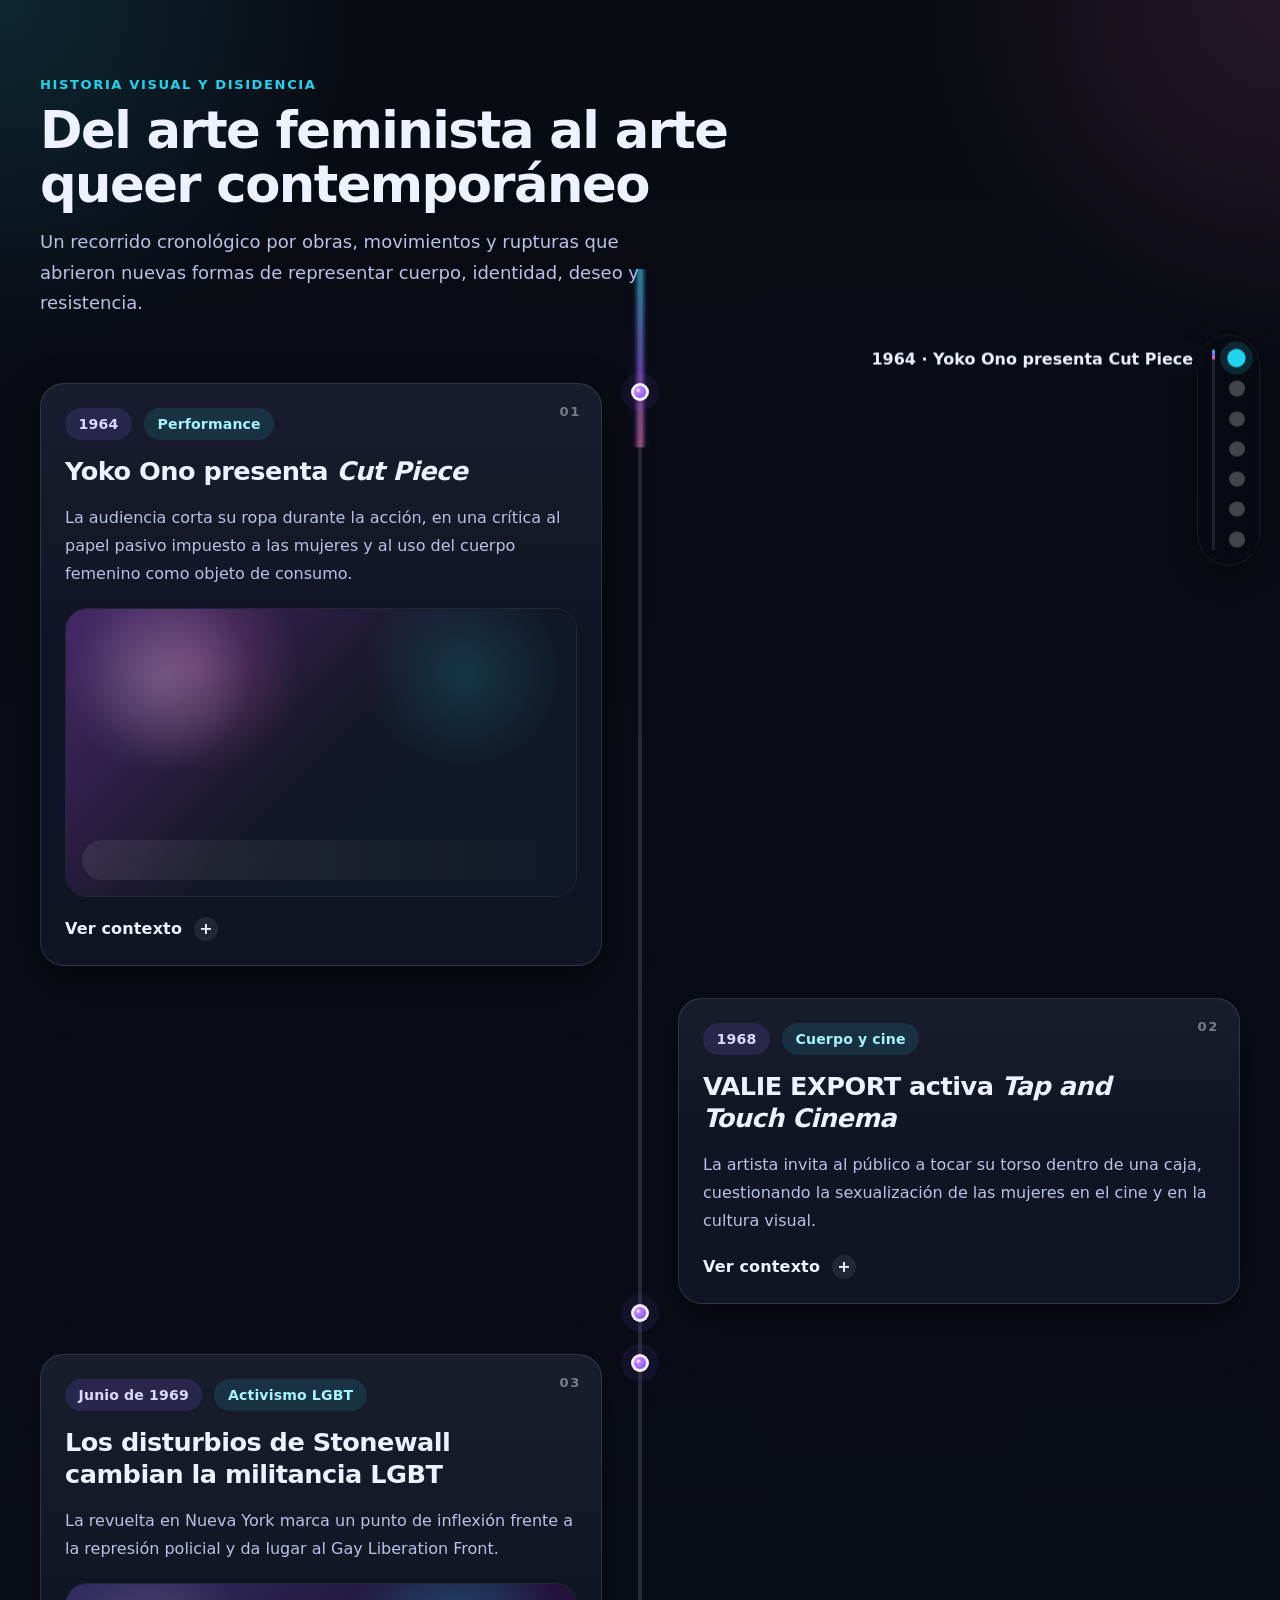
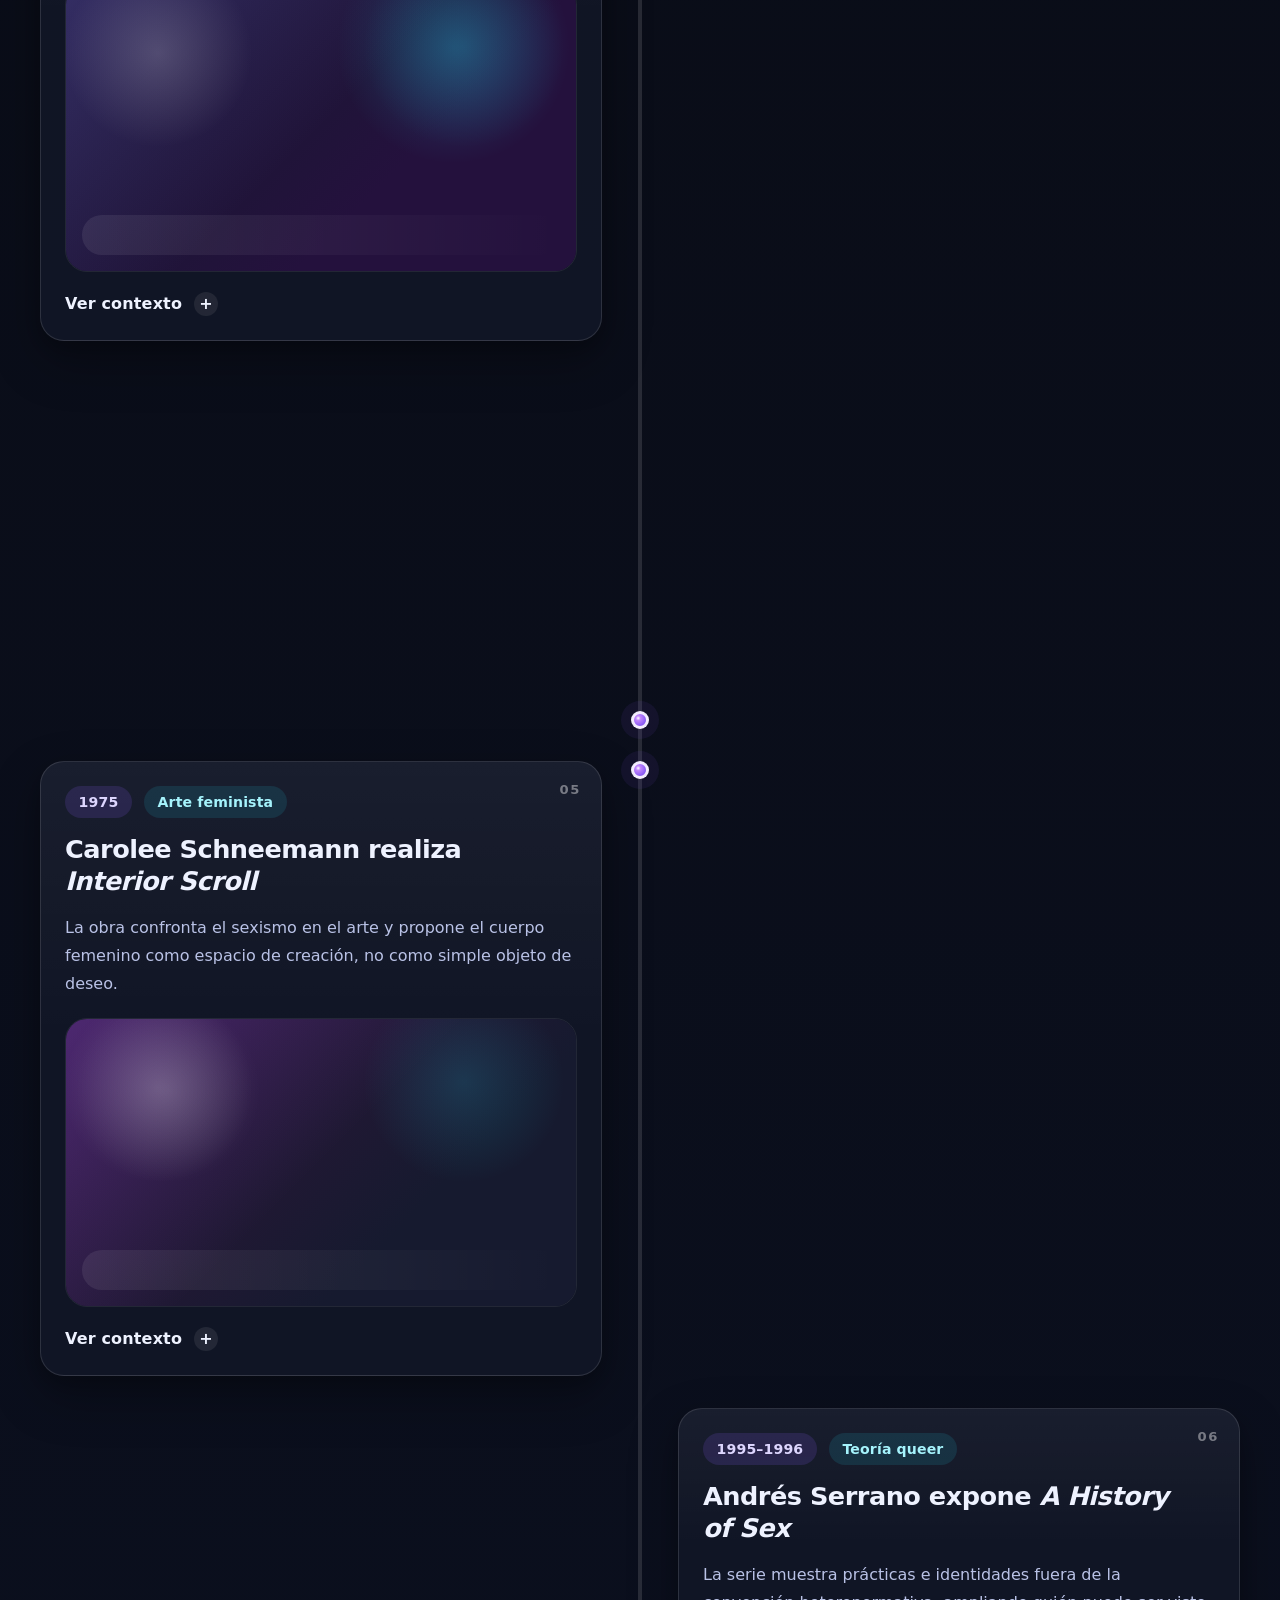
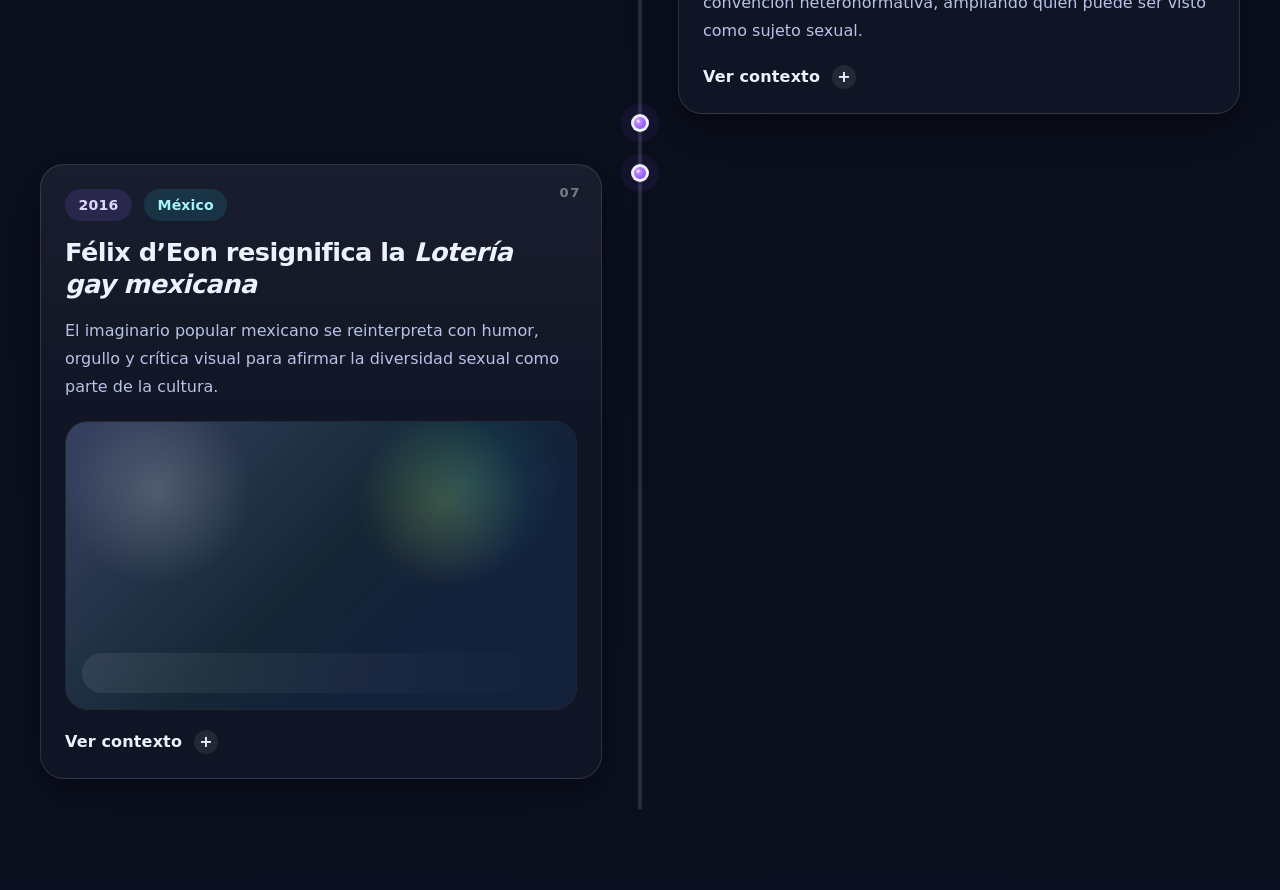
==== timeline.html @ cf8aab6a "Initial commit" ====
<!DOCTYPE html>
<html lang="es">

<head>
    <meta charset="UTF-8" />
    <meta name="viewport" content="width=device-width, initial-scale=1.0" />
    <title>Línea de tiempo dinámica — Arte queer</title>
    <meta name="description"
        content="Línea de tiempo interactiva sobre hitos del arte queer, el activismo LGBT y sus antecedentes." />
    <link rel="stylesheet" href="timeline.css" />
    <script defer src="timeline.js"></script>
</head>

<body>
    <main class="page">
        <!-- =========================
         Timeline
    ========================== -->
        <section class="timeline" id="timeline" aria-labelledby="timeline-title">
            <div class="timeline__shell">
                <header class="timeline__header">
                    <p class="timeline__eyebrow">Historia visual y disidencia</p>
                    <h1 class="timeline__title" id="timeline-title">
                        Del arte feminista al arte queer contemporáneo
                    </h1>
                    <p class="timeline__lead">
                        Un recorrido cronológico por obras, movimientos y rupturas que abrieron
                        nuevas formas de representar cuerpo, identidad, deseo y resistencia.
                    </p>
                </header>

                <!-- Navegación fija / progreso -->
                <aside class="timeline__nav" aria-label="Navegación de hitos">
                    <div class="timeline__nav-progress" aria-hidden="true">
                        <span class="timeline__nav-progress-fill"></span>
                    </div>

                    <ol class="timeline__nav-list" id="timeline-nav-list">
                        <!-- Se genera automáticamente desde JS -->
                    </ol>
                </aside>

                <!-- Eje central -->
                <div class="timeline__track" aria-hidden="true">
                    <span class="timeline__track-line"></span>
                    <span class="timeline__track-progress" id="timeline-track-progress"></span>
                </div>

                <!-- Lista de eventos -->
                <div class="timeline__list" id="timeline-list">
                    <!-- Evento 01 -->
                    <article class="timeline-item timeline-item--left" id="evento-cut-piece"
                        aria-labelledby="evento-cut-piece-title">
                        <div class="timeline-item__content">
                            <div class="timeline-card" tabindex="0">
                                <span class="timeline-card__index">01</span>

                                <div class="timeline-card__meta">
                                    <time class="timeline-card__date" datetime="1964">1964</time>
                                    <span class="timeline-card__tag">Performance</span>
                                </div>

                                <h2 class="timeline-card__title" id="evento-cut-piece-title">
                                    Yoko Ono presenta <em>Cut Piece</em>
                                </h2>

                                <p class="timeline-card__summary">
                                    La audiencia corta su ropa durante la acción, en una crítica al
                                    papel pasivo impuesto a las mujeres y al uso del cuerpo femenino
                                    como objeto de consumo.
                                </p>

                                <figure class="timeline-card__media" aria-hidden="true">
                                    <div class="timeline-card__media-surface timeline-card__media-surface--ono"></div>
                                </figure>

                                <button class="timeline-card__toggle" type="button" aria-expanded="false"
                                    aria-controls="evento-cut-piece-details" data-open-label="Ver contexto"
                                    data-close-label="Ocultar contexto">
                                    Ver contexto
                                </button>

                                <div class="timeline-card__details" id="evento-cut-piece-details" role="region"
                                    aria-labelledby="evento-cut-piece-title" hidden>
                                    <div class="timeline-card__details-inner">
                                        <p>
                                            Esta obra marca un antecedente clave para las prácticas
                                            performáticas que politizan el cuerpo y abren paso a lenguajes
                                            más confrontativos dentro del arte de género.
                                        </p>
                                    </div>
                                </div>
                            </div>
                        </div>

                        <div class="timeline-item__axis" aria-hidden="true">
                            <span class="timeline-item__node"></span>
                        </div>
                    </article>

                    <!-- Evento 02 -->
                    <article class="timeline-item timeline-item--right" id="evento-tap-touch"
                        aria-labelledby="evento-tap-touch-title">
                        <div class="timeline-item__content">
                            <div class="timeline-card" tabindex="0">
                                <span class="timeline-card__index">02</span>

                                <div class="timeline-card__meta">
                                    <time class="timeline-card__date" datetime="1968">1968</time>
                                    <span class="timeline-card__tag">Cuerpo y cine</span>
                                </div>

                                <h2 class="timeline-card__title" id="evento-tap-touch-title">
                                    VALIE EXPORT activa <em>Tap and Touch Cinema</em>
                                </h2>

                                <p class="timeline-card__summary">
                                    La artista invita al público a tocar su torso dentro de una caja,
                                    cuestionando la sexualización de las mujeres en el cine y en la
                                    cultura visual.
                                </p>

                                <button class="timeline-card__toggle" type="button" aria-expanded="false"
                                    aria-controls="evento-tap-touch-details" data-open-label="Ver contexto"
                                    data-close-label="Ocultar contexto">
                                    Ver contexto
                                </button>

                                <div class="timeline-card__details" id="evento-tap-touch-details" role="region"
                                    aria-labelledby="evento-tap-touch-title" hidden>
                                    <div class="timeline-card__details-inner">
                                        <p>
                                            Su gesto desplaza la mirada tradicional del espectador y
                                            convierte la interacción física en una crítica directa a la
                                            explotación sexista de la imagen femenina.
                                        </p>
                                    </div>
                                </div>
                            </div>
                        </div>

                        <div class="timeline-item__axis" aria-hidden="true">
                            <span class="timeline-item__node"></span>
                        </div>
                    </article>

                    <!-- Evento 03 -->
                    <article class="timeline-item timeline-item--left" id="evento-stonewall"
                        aria-labelledby="evento-stonewall-title">
                        <div class="timeline-item__content">
                            <div class="timeline-card" tabindex="0">
                                <span class="timeline-card__index">03</span>

                                <div class="timeline-card__meta">
                                    <time class="timeline-card__date" datetime="1969-06">Junio de 1969</time>
                                    <span class="timeline-card__tag">Activismo LGBT</span>
                                </div>

                                <h2 class="timeline-card__title" id="evento-stonewall-title">
                                    Los disturbios de Stonewall cambian la militancia LGBT
                                </h2>

                                <p class="timeline-card__summary">
                                    La revuelta en Nueva York marca un punto de inflexión frente a la
                                    represión policial y da lugar al Gay Liberation Front.
                                </p>

                                <figure class="timeline-card__media" aria-hidden="true">
                                    <div class="timeline-card__media-surface timeline-card__media-surface--stonewall">
                                    </div>
                                </figure>

                                <button class="timeline-card__toggle" type="button" aria-expanded="false"
                                    aria-controls="evento-stonewall-details" data-open-label="Ver contexto"
                                    data-close-label="Ocultar contexto">
                                    Ver contexto
                                </button>

                                <div class="timeline-card__details" id="evento-stonewall-details" role="region"
                                    aria-labelledby="evento-stonewall-title" hidden>
                                    <div class="timeline-card__details-inner">
                                        <p>
                                            Desde entonces, junio quedó asociado a las marchas del orgullo
                                            y a una visibilidad política que también impactó las artes y
                                            las representaciones de la disidencia sexual.
                                        </p>
                                    </div>
                                </div>
                            </div>
                        </div>

                        <div class="timeline-item__axis" aria-hidden="true">
                            <span class="timeline-item__node"></span>
                        </div>
                    </article>

                    <!-- Evento 04 -->
                    <article class="timeline-item timeline-item--right" id="evento-despatologizacion"
                        aria-labelledby="evento-despatologizacion-title">
                        <div class="timeline-item__content">
                            <div class="timeline-card" tabindex="0">
                                <span class="timeline-card__index">04</span>

                                <div class="timeline-card__meta">
                                    <time class="timeline-card__date" datetime="1973">1973</time>
                                    <span class="timeline-card__tag">Derechos y salud</span>
                                </div>

                                <h2 class="timeline-card__title" id="evento-despatologizacion-title">
                                    La homosexualidad deja de ser considerada patología psiquiátrica
                                </h2>

                                <p class="timeline-card__summary">
                                    La despatologización abre un nuevo marco social y cultural para la
                                    expresión pública de identidades y deseos antes perseguidos.
                                </p>

                                <button class="timeline-card__toggle" type="button" aria-expanded="false"
                                    aria-controls="evento-despatologizacion-details" data-open-label="Ver contexto"
                                    data-close-label="Ocultar contexto">
                                    Ver contexto
                                </button>

                                <div class="timeline-card__details" id="evento-despatologizacion-details" role="region"
                                    aria-labelledby="evento-despatologizacion-title" hidden>
                                    <div class="timeline-card__details-inner">
                                        <p>
                                            Ese cambio debilitó uno de los prejuicios más fuertes del siglo
                                            XX y favoreció una presencia artística menos clandestina de la
                                            homosexualidad.
                                        </p>
                                    </div>
                                </div>
                            </div>
                        </div>

                        <div class="timeline-item__axis" aria-hidden="true">
                            <span class="timeline-item__node"></span>
                        </div>
                    </article>

                    <!-- Evento 05 -->
                    <article class="timeline-item timeline-item--left" id="evento-interior-scroll"
                        aria-labelledby="evento-interior-scroll-title">
                        <div class="timeline-item__content">
                            <div class="timeline-card" tabindex="0">
                                <span class="timeline-card__index">05</span>

                                <div class="timeline-card__meta">
                                    <time class="timeline-card__date" datetime="1975">1975</time>
                                    <span class="timeline-card__tag">Arte feminista</span>
                                </div>

                                <h2 class="timeline-card__title" id="evento-interior-scroll-title">
                                    Carolee Schneemann realiza <em>Interior Scroll</em>
                                </h2>

                                <p class="timeline-card__summary">
                                    La obra confronta el sexismo en el arte y propone el cuerpo
                                    femenino como espacio de creación, no como simple objeto de deseo.
                                </p>

                                <figure class="timeline-card__media" aria-hidden="true">
                                    <div class="timeline-card__media-surface timeline-card__media-surface--scroll">
                                    </div>
                                </figure>

                                <button class="timeline-card__toggle" type="button" aria-expanded="false"
                                    aria-controls="evento-interior-scroll-details" data-open-label="Ver contexto"
                                    data-close-label="Ocultar contexto">
                                    Ver contexto
                                </button>

                                <div class="timeline-card__details" id="evento-interior-scroll-details" role="region"
                                    aria-labelledby="evento-interior-scroll-title" hidden>
                                    <div class="timeline-card__details-inner">
                                        <p>
                                            Este tipo de arte político de los setenta funciona como semilla
                                            para desarrollos posteriores del arte gay y, más adelante, del
                                            arte queer.
                                        </p>
                                    </div>
                                </div>
                            </div>
                        </div>

                        <div class="timeline-item__axis" aria-hidden="true">
                            <span class="timeline-item__node"></span>
                        </div>
                    </article>

                    <!-- Evento 06 -->
                    <article class="timeline-item timeline-item--right" id="evento-history-of-sex"
                        aria-labelledby="evento-history-of-sex-title">
                        <div class="timeline-item__content">
                            <div class="timeline-card" tabindex="0">
                                <span class="timeline-card__index">06</span>

                                <div class="timeline-card__meta">
                                    <time class="timeline-card__date" datetime="1995">1995–1996</time>
                                    <span class="timeline-card__tag">Teoría queer</span>
                                </div>

                                <h2 class="timeline-card__title" id="evento-history-of-sex-title">
                                    Andrés Serrano expone <em>A History of Sex</em>
                                </h2>

                                <p class="timeline-card__summary">
                                    La serie muestra prácticas e identidades fuera de la convención
                                    heteronormativa, ampliando quién puede ser visto como sujeto sexual.
                                </p>

                                <button class="timeline-card__toggle" type="button" aria-expanded="false"
                                    aria-controls="evento-history-of-sex-details" data-open-label="Ver contexto"
                                    data-close-label="Ocultar contexto">
                                    Ver contexto
                                </button>

                                <div class="timeline-card__details" id="evento-history-of-sex-details" role="region"
                                    aria-labelledby="evento-history-of-sex-title" hidden>
                                    <div class="timeline-card__details-inner">
                                        <p>
                                            Dialoga con el giro queer que cuestiona las categorías binarias
                                            de género y sexualidad, así como la idea de una única
                                            normalidad corporal y afectiva.
                                        </p>
                                    </div>
                                </div>
                            </div>
                        </div>

                        <div class="timeline-item__axis" aria-hidden="true">
                            <span class="timeline-item__node"></span>
                        </div>
                    </article>

                    <!-- Evento 07 -->
                    <article class="timeline-item timeline-item--left" id="evento-loteria-gay"
                        aria-labelledby="evento-loteria-gay-title">
                        <div class="timeline-item__content">
                            <div class="timeline-card" tabindex="0">
                                <span class="timeline-card__index">07</span>

                                <div class="timeline-card__meta">
                                    <time class="timeline-card__date" datetime="2016">2016</time>
                                    <span class="timeline-card__tag">México</span>
                                </div>

                                <h2 class="timeline-card__title" id="evento-loteria-gay-title">
                                    Félix d’Eon resignifica la <em>Lotería gay mexicana</em>
                                </h2>

                                <p class="timeline-card__summary">
                                    El imaginario popular mexicano se reinterpreta con humor, orgullo y
                                    crítica visual para afirmar la diversidad sexual como parte de la cultura.
                                </p>

                                <figure class="timeline-card__media" aria-hidden="true">
                                    <div class="timeline-card__media-surface timeline-card__media-surface--loteria">
                                    </div>
                                </figure>

                                <button class="timeline-card__toggle" type="button" aria-expanded="false"
                                    aria-controls="evento-loteria-gay-details" data-open-label="Ver contexto"
                                    data-close-label="Ocultar contexto">
                                    Ver contexto
                                </button>

                                <div class="timeline-card__details" id="evento-loteria-gay-details" role="region"
                                    aria-labelledby="evento-loteria-gay-title" hidden>
                                    <div class="timeline-card__details-inner">
                                        <p>
                                            Es un buen cierre contemporáneo para la línea de tiempo porque
                                            conecta historia del arte, identidad queer y referentes culturales
                                            locales en una pieza fácilmente reconocible.
                                        </p>
                                    </div>
                                </div>
                            </div>
                        </div>

                        <div class="timeline-item__axis" aria-hidden="true">
                            <span class="timeline-item__node"></span>
                        </div>
                    </article>
                </div>
            </div>
        </section>
    </main>
</body>

</html>
---- timeline.css ----
/* =========================================================
   01. Variables
========================================================= */
:root {
    --color-bg: #0a0b14;
    --color-surface: rgba(18, 22, 38, 0.92);
    --color-surface-strong: #151a2f;
    --color-border: rgba(255, 255, 255, 0.12);
    --color-text: #eef2ff;
    --color-text-soft: #b9c2e6;
    --color-primary: #8b5cf6;
    --color-secondary: #22d3ee;
    --color-accent: #f472b6;
    --color-line: rgba(255, 255, 255, 0.12);
    --color-line-progress: linear-gradient(180deg, #22d3ee 0%, #8b5cf6 55%, #f472b6 100%);
    --color-node-shadow: rgba(139, 92, 246, 0.4);

    --font-base: Inter, ui-sans-serif, system-ui, -apple-system, BlinkMacSystemFont, "Segoe UI", sans-serif;

    --container: 1200px;
    --axis-size: 4.75rem;
    --radius-sm: 0.875rem;
    --radius-md: 1.25rem;
    --radius-lg: 1.5rem;

    --space-1: 0.5rem;
    --space-2: 0.75rem;
    --space-3: 1rem;
    --space-4: 1.25rem;
    --space-5: 1.5rem;
    --space-6: 2rem;
    --space-7: 3rem;
    --space-8: 4rem;

    --shadow-card:
        0 20px 50px rgba(0, 0, 0, 0.28),
        0 8px 20px rgba(0, 0, 0, 0.18);

    --transition-fast: 180ms ease;
    --transition-base: 320ms cubic-bezier(0.22, 1, 0.36, 1);
    --transition-slow: 600ms cubic-bezier(0.22, 1, 0.36, 1);

    --scroll-progress: 0;
}

/* =========================================================
   02. Base
========================================================= */
*,
*::before,
*::after {
    box-sizing: border-box;
}

html {
    color-scheme: dark;
    scroll-behavior: smooth;
}

body {
    margin: 0;
    min-height: 100vh;
    font-family: var(--font-base);
    background:
        radial-gradient(circle at top left, rgba(34, 211, 238, 0.14), transparent 22rem),
        radial-gradient(circle at top right, rgba(244, 114, 182, 0.12), transparent 22rem),
        linear-gradient(180deg, #090b13 0%, #0b1020 100%);
    color: var(--color-text);
}

img,
svg {
    display: block;
    max-width: 100%;
}

button {
    font: inherit;
}

em {
    font-style: italic;
}

.page {
    overflow-x: clip;
}

/* =========================================================
   03. Timeline layout
========================================================= */
.timeline {
    position: relative;
    padding: clamp(3rem, 6vw, 6rem) 1.25rem 5rem;
}

.timeline__shell {
    position: relative;
    max-width: var(--container);
    margin-inline: auto;
}

.timeline__header {
    max-width: 46rem;
    margin-bottom: clamp(2.5rem, 5vw, 4rem);
}

.timeline__eyebrow {
    margin: 0 0 var(--space-2);
    color: var(--color-secondary);
    font-size: 0.82rem;
    font-weight: 700;
    letter-spacing: 0.12em;
    text-transform: uppercase;
}

.timeline__title {
    margin: 0 0 var(--space-3);
    font-size: clamp(2rem, 4vw, 3.6rem);
    line-height: 1.05;
    letter-spacing: -0.03em;
}

.timeline__lead {
    margin: 0;
    max-width: 40rem;
    color: var(--color-text-soft);
    font-size: clamp(1rem, 1.8vw, 1.125rem);
    line-height: 1.7;
}

.timeline__list {
    position: relative;
    display: flex;
    flex-direction: column;
    gap: 0;
}

.timeline__track {
    position: absolute;
    left: 50%;
    top: 12rem;
    bottom: 0;
    width: 4px;
    transform: translateX(-50%);
    pointer-events: none;
    z-index: 0;
}

.timeline__track-line,
.timeline__track-progress {
    position: absolute;
    inset: 0;
    border-radius: 999px;
}

.timeline__track-line {
    background: var(--color-line);
}

.timeline__track-progress {
    background: var(--color-line-progress);
    transform-origin: top center;
    transform: scaleY(var(--scroll-progress));
    box-shadow: 0 0 24px rgba(139, 92, 246, 0.35);
    will-change: transform;
}

.timeline-item {
    position: relative;
    z-index: 1;
    display: grid;
    grid-template-columns: minmax(0, 1fr) var(--axis-size) minmax(0, 1fr);
    align-items: start;
    margin-bottom: var(--space-6);
}

.timeline-item--left .timeline-item__content {
    grid-column: 1;
}

.timeline-item--right .timeline-item__content {
    grid-column: 3;
}

.timeline-item__axis {
    grid-column: 2;
    position: relative;
    min-height: 100%;
}

.timeline-item__node {
    position: sticky;
    top: 6rem;
    display: block;
    margin-inline: auto;
    width: 1.125rem;
    height: 1.125rem;
    border-radius: 50%;
    border: 3px solid rgba(255, 255, 255, 0.88);
    background: radial-gradient(circle at 35% 35%, #ffffff 0%, #c084fc 22%, #8b5cf6 68%, #5b21b6 100%);
    box-shadow:
        0 0 0 0 rgba(139, 92, 246, 0.45),
        0 0 0 10px rgba(139, 92, 246, 0.08);
    transition:
        transform var(--transition-fast),
        box-shadow var(--transition-fast);
    animation: nodePulse 2.6s ease-in-out infinite;
}

.timeline-item:hover .timeline-item__node,
.timeline-item:focus-within .timeline-item__node {
    transform: scale(1.18);
    box-shadow:
        0 0 0 10px rgba(139, 92, 246, 0.14),
        0 10px 22px var(--color-node-shadow);
}

/* =========================================================
   04. Card
========================================================= */
.timeline-card {
    position: relative;
    overflow: clip;
    padding: var(--space-5);
    background:
        linear-gradient(180deg, rgba(255, 255, 255, 0.04), transparent 45%),
        var(--color-surface);
    border: 1px solid var(--color-border);
    border-radius: var(--radius-lg);
    box-shadow: var(--shadow-card);
    backdrop-filter: blur(10px);
    cursor: pointer;
    transition:
        transform var(--transition-base),
        border-color var(--transition-fast),
        background-color var(--transition-fast),
        box-shadow var(--transition-base);
    will-change: transform, opacity;
}

.timeline-card:hover {
    transform: translateY(-4px);
    border-color: rgba(255, 255, 255, 0.2);
}

.timeline-card:focus-visible {
    outline: 3px solid rgba(34, 211, 238, 0.85);
    outline-offset: 4px;
}

.timeline-card__index {
    position: absolute;
    top: var(--space-4);
    right: var(--space-4);
    font-size: 0.82rem;
    font-weight: 800;
    letter-spacing: 0.12em;
    color: rgba(255, 255, 255, 0.42);
}

.timeline-card__meta {
    display: flex;
    flex-wrap: wrap;
    gap: var(--space-2);
    align-items: center;
    margin-bottom: var(--space-3);
}

.timeline-card__date,
.timeline-card__tag {
    display: inline-flex;
    align-items: center;
    min-height: 2rem;
    border-radius: 999px;
    padding-inline: 0.85rem;
    font-size: 0.88rem;
    font-weight: 700;
    letter-spacing: 0.01em;
}

.timeline-card__date {
    background: rgba(139, 92, 246, 0.16);
    color: #ddd6fe;
}

.timeline-card__tag {
    background: rgba(34, 211, 238, 0.12);
    color: #a5f3fc;
}

.timeline-card__title {
    margin: 0 0 var(--space-3);
    padding-right: 2rem;
    font-size: clamp(1.25rem, 2.4vw, 1.6rem);
    line-height: 1.25;
    letter-spacing: -0.02em;
}

.timeline-card__summary {
    margin: 0;
    color: var(--color-text-soft);
    line-height: 1.75;
}

.timeline-card__media {
    margin: var(--space-4) 0 0;
    border-radius: calc(var(--radius-md) + 2px);
    overflow: hidden;
    border: 1px solid rgba(255, 255, 255, 0.08);
}

.timeline-card__media-surface {
    position: relative;
    aspect-ratio: 16 / 9;
    background: linear-gradient(135deg, #1f2747 0%, #101629 100%);
}

.timeline-card__media-surface::before,
.timeline-card__media-surface::after {
    content: "";
    position: absolute;
    inset: auto;
}

.timeline-card__media-surface::before {
    inset: 0;
    background:
        radial-gradient(circle at 18% 24%, rgba(255, 255, 255, 0.18), transparent 20%),
        radial-gradient(circle at 78% 22%, rgba(34, 211, 238, 0.16), transparent 22%),
        linear-gradient(135deg, rgba(139, 92, 246, 0.28), transparent 50%);
}

.timeline-card__media-surface::after {
    inset: auto 1rem 1rem 1rem;
    height: 2.5rem;
    border-radius: 999px;
    background: linear-gradient(90deg, rgba(255, 255, 255, 0.08), transparent);
}

.timeline-card__media-surface--ono {
    background:
        radial-gradient(circle at 25% 20%, rgba(244, 114, 182, 0.28), transparent 24%),
        linear-gradient(135deg, #2a1430, #111827 62%);
}

.timeline-card__media-surface--stonewall {
    background:
        radial-gradient(circle at 76% 22%, rgba(34, 211, 238, 0.22), transparent 26%),
        linear-gradient(135deg, #131c2c, #24113d 65%);
}

.timeline-card__media-surface--scroll {
    background:
        radial-gradient(circle at 20% 25%, rgba(255, 255, 255, 0.12), transparent 20%),
        linear-gradient(135deg, #35143d, #161a2f 68%);
}

.timeline-card__media-surface--loteria {
    background:
        radial-gradient(circle at 74% 28%, rgba(250, 204, 21, 0.18), transparent 20%),
        linear-gradient(135deg, #173629, #13213b 70%);
}

.timeline-card__toggle {
    display: inline-flex;
    align-items: center;
    gap: 0.75rem;
    margin-top: var(--space-4);
    padding: 0;
    border: 0;
    background: transparent;
    color: var(--color-text);
    font-weight: 700;
    letter-spacing: 0.01em;
    cursor: pointer;
}

.timeline-card__toggle::after {
    content: "+";
    display: inline-grid;
    place-items: center;
    width: 1.5rem;
    height: 1.5rem;
    border-radius: 50%;
    background: rgba(255, 255, 255, 0.08);
    transition: transform var(--transition-fast), background-color var(--transition-fast);
}

.timeline-item.is-expanded .timeline-card__toggle::after {
    transform: rotate(45deg);
    background: rgba(139, 92, 246, 0.18);
}

.timeline-card__toggle:focus-visible {
    outline: 3px solid rgba(34, 211, 238, 0.85);
    outline-offset: 4px;
    border-radius: 999px;
}

.timeline-card__details {
    height: 0;
    overflow: hidden;
    opacity: 0;
    transition:
        height var(--transition-base),
        opacity var(--transition-fast);
}

.timeline-card__details-inner {
    padding-top: var(--space-4);
    border-top: 1px solid rgba(255, 255, 255, 0.08);
    margin-top: var(--space-4);
}

.timeline-card__details p {
    margin: 0;
    color: var(--color-text-soft);
    line-height: 1.75;
}

/* =========================================================
   05. Reveal animations
========================================================= */
.timeline-item .timeline-item__content {
    opacity: 0;
    transform: translate3d(0, 2rem, 0);
    transition:
        transform var(--transition-slow),
        opacity var(--transition-slow);
    will-change: transform, opacity;
}

.timeline-item--left .timeline-item__content {
    transform: translate3d(-2.5rem, 2rem, 0);
}

.timeline-item--right .timeline-item__content {
    transform: translate3d(2.5rem, 2rem, 0);
}

.timeline-item.is-visible .timeline-item__content {
    opacity: 1;
    transform: translate3d(0, 0, 0);
}

/* =========================================================
   06. Fixed navigation
========================================================= */
.timeline__nav {
    position: fixed;
    top: 50%;
    right: 1.25rem;
    z-index: 12;
    transform: translateY(-50%);
    display: flex;
    align-items: stretch;
    gap: 0.9rem;
    padding: 0.9rem;
    border: 1px solid rgba(255, 255, 255, 0.08);
    border-radius: 999px;
    background: rgba(7, 10, 18, 0.72);
    backdrop-filter: blur(12px);
    box-shadow: 0 12px 30px rgba(0, 0, 0, 0.22);
}

.timeline__nav-progress {
    position: relative;
    width: 3px;
    border-radius: 999px;
    background: rgba(255, 255, 255, 0.1);
    overflow: hidden;
}

.timeline__nav-progress-fill {
    position: absolute;
    inset: 0;
    background: var(--color-line-progress);
    transform-origin: top center;
    transform: scaleY(var(--scroll-progress));
    will-change: transform;
}

.timeline__nav-list {
    display: flex;
    flex-direction: column;
    gap: 0.7rem;
    margin: 0;
    padding: 0;
    list-style: none;
}

.timeline__nav-button {
    position: relative;
    width: 0.95rem;
    height: 0.95rem;
    border: 0;
    border-radius: 50%;
    background: rgba(255, 255, 255, 0.24);
    cursor: pointer;
    transition:
        transform var(--transition-fast),
        background-color var(--transition-fast),
        box-shadow var(--transition-fast);
}

.timeline__nav-button::after {
    content: attr(data-label);
    position: absolute;
    top: 50%;
    right: calc(100% + 0.85rem);
    transform: translateY(-50%);
    opacity: 0;
    pointer-events: none;
    white-space: nowrap;
    padding: 0.5rem 0.7rem;
    border-radius: 999px;
    background: rgba(10, 12, 22, 0.94);
    color: var(--color-text);
    font-size: 0.82rem;
    font-weight: 700;
    transition:
        opacity var(--transition-fast),
        transform var(--transition-fast);
}

.timeline__nav-button:hover,
.timeline__nav-button:focus-visible,
.timeline__nav-button.is-active {
    transform: scale(1.22);
    background: var(--color-secondary);
    box-shadow: 0 0 0 6px rgba(34, 211, 238, 0.15);
}

.timeline__nav-button:hover::after,
.timeline__nav-button:focus-visible::after,
.timeline__nav-button.is-active::after {
    opacity: 1;
    transform: translate(-0.2rem, -50%);
}

.timeline__nav-button:focus-visible {
    outline: 3px solid rgba(34, 211, 238, 0.75);
    outline-offset: 4px;
}

/* =========================================================
   07. Utility
========================================================= */
.sr-only {
    position: absolute;
    width: 1px;
    height: 1px;
    padding: 0;
    margin: -1px;
    overflow: hidden;
    white-space: nowrap;
    border: 0;
    clip: rect(0, 0, 0, 0);
}

/* =========================================================
   08. Responsive
========================================================= */
@media (max-width: 980px) {
    .timeline__nav {
        right: 0.8rem;
    }

    .timeline-card {
        padding: 1.25rem;
    }

    .timeline-card__title {
        padding-right: 1.5rem;
    }
}

@media (max-width: 768px) {
    .timeline {
        padding-inline: 1rem;
        padding-bottom: 7rem;
    }

    .timeline__track {
        left: 1.1rem;
        transform: none;
        top: 10rem;
    }

    .timeline-item {
        grid-template-columns: 2.2rem minmax(0, 1fr);
        gap: 0 1rem;
        margin-bottom: 1.5rem;
    }

    .timeline-item--left .timeline-item__content,
    .timeline-item--right .timeline-item__content {
        grid-column: 2;
    }

    .timeline-item__axis {
        grid-column: 1;
    }

    .timeline-item .timeline-item__content,
    .timeline-item--left .timeline-item__content,
    .timeline-item--right .timeline-item__content {
        transform: translate3d(0, 1.5rem, 0);
    }

    .timeline__nav {
        left: 50%;
        right: auto;
        bottom: 1rem;
        top: auto;
        transform: translateX(-50%);
        width: min(92vw, 30rem);
        justify-content: center;
        border-radius: 1.25rem;
    }

    .timeline__nav-progress {
        width: 100%;
        height: 3px;
        order: 2;
    }

    .timeline__nav-progress-fill {
        transform-origin: left center;
        transform: scaleX(var(--scroll-progress));
    }

    .timeline__nav-list {
        order: 1;
        flex-direction: row;
        justify-content: center;
        flex-wrap: nowrap;
    }

    .timeline__nav-button::after {
        top: auto;
        bottom: calc(100% + 0.7rem);
        right: 50%;
        transform: translateX(50%);
    }

    .timeline__nav-button:hover::after,
    .timeline__nav-button:focus-visible::after,
    .timeline__nav-button.is-active::after {
        transform: translateX(50%);
    }
}

/* =========================================================
   09. Reduced motion
========================================================= */
@media (prefers-reduced-motion: reduce) {
    html {
        scroll-behavior: auto;
    }

    *,
    *::before,
    *::after {
        animation-duration: 0.01ms !important;
        animation-iteration-count: 1 !important;
        transition-duration: 0.01ms !important;
    }

    .timeline-item .timeline-item__content {
        opacity: 1;
        transform: none;
    }

    .timeline-item__node {
        animation: none;
    }
}

/* =========================================================
   10. Keyframes
========================================================= */
@keyframes nodePulse {

    0%,
    100% {
        box-shadow:
            0 0 0 0 rgba(139, 92, 246, 0.35),
            0 0 0 10px rgba(139, 92, 246, 0.08);
    }

    50% {
        box-shadow:
            0 0 0 6px rgba(139, 92, 246, 0.1),
            0 0 0 16px rgba(139, 92, 246, 0.03);
    }
}
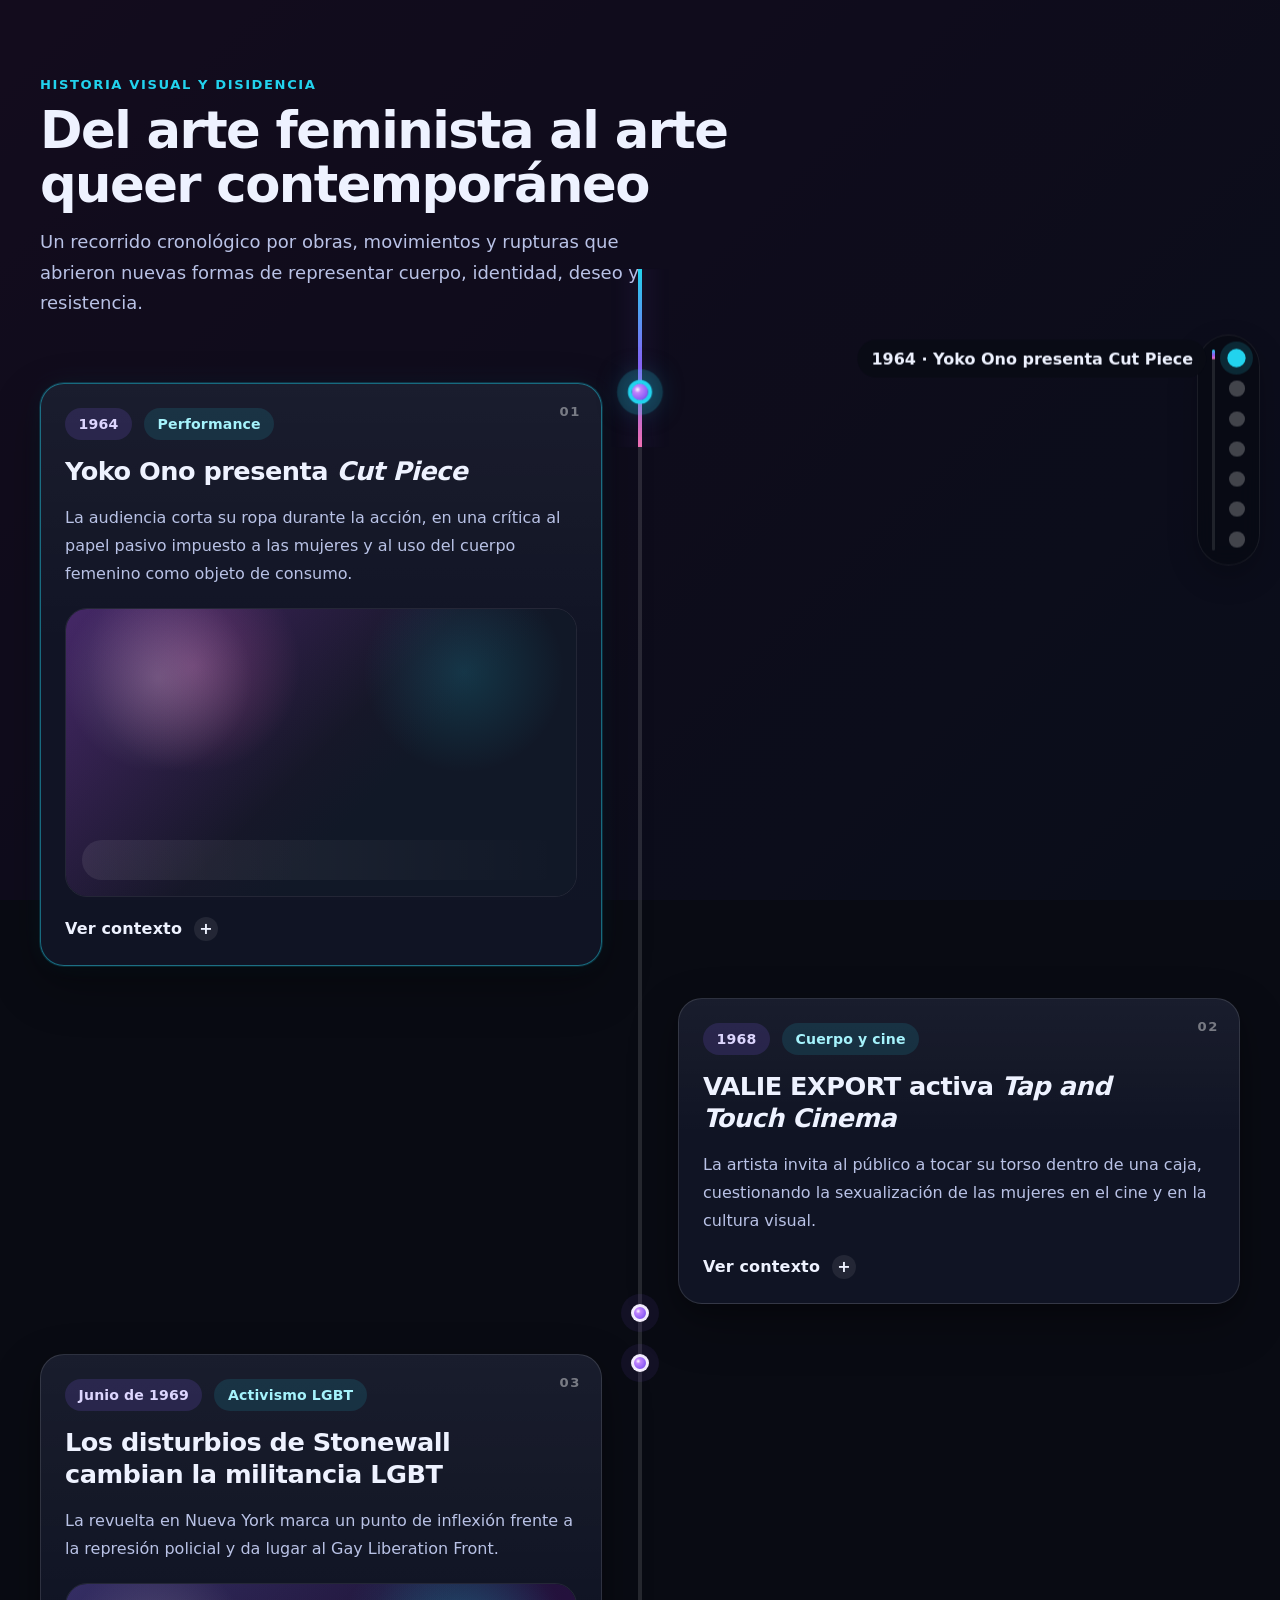
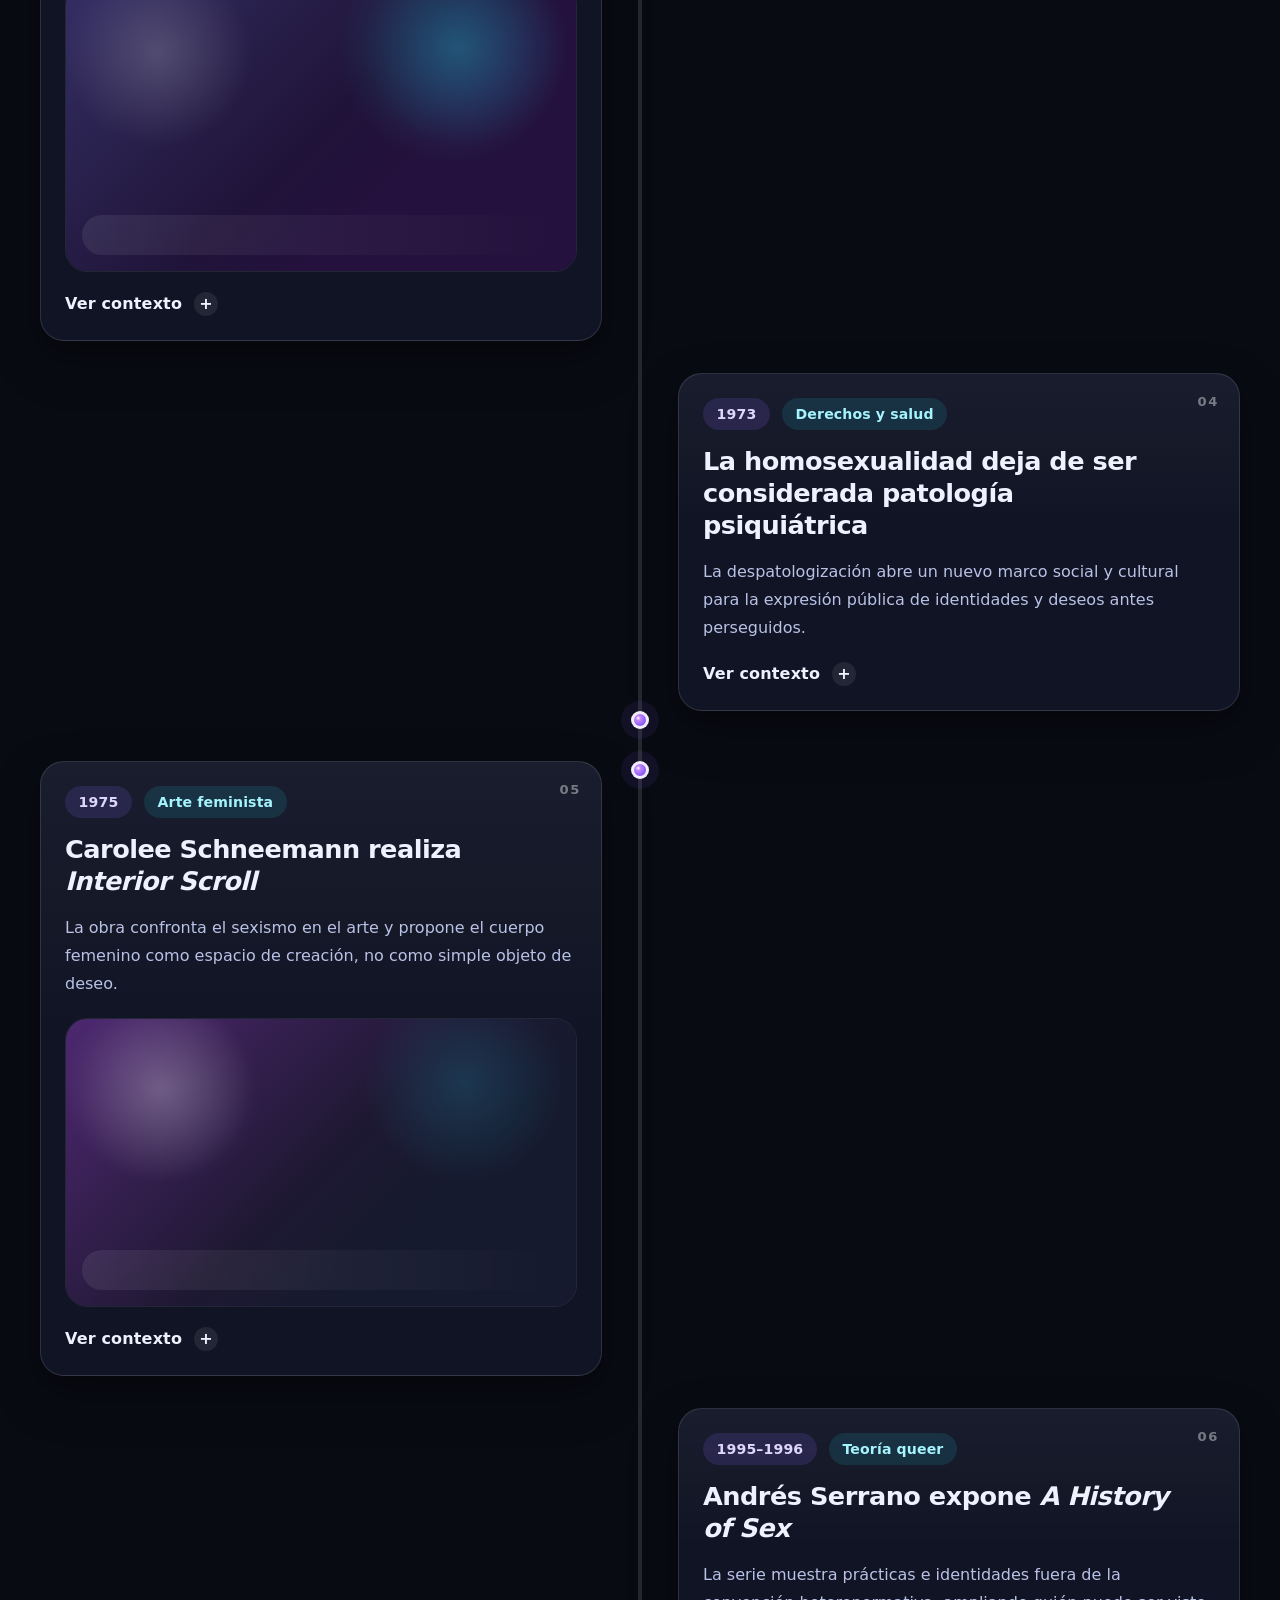
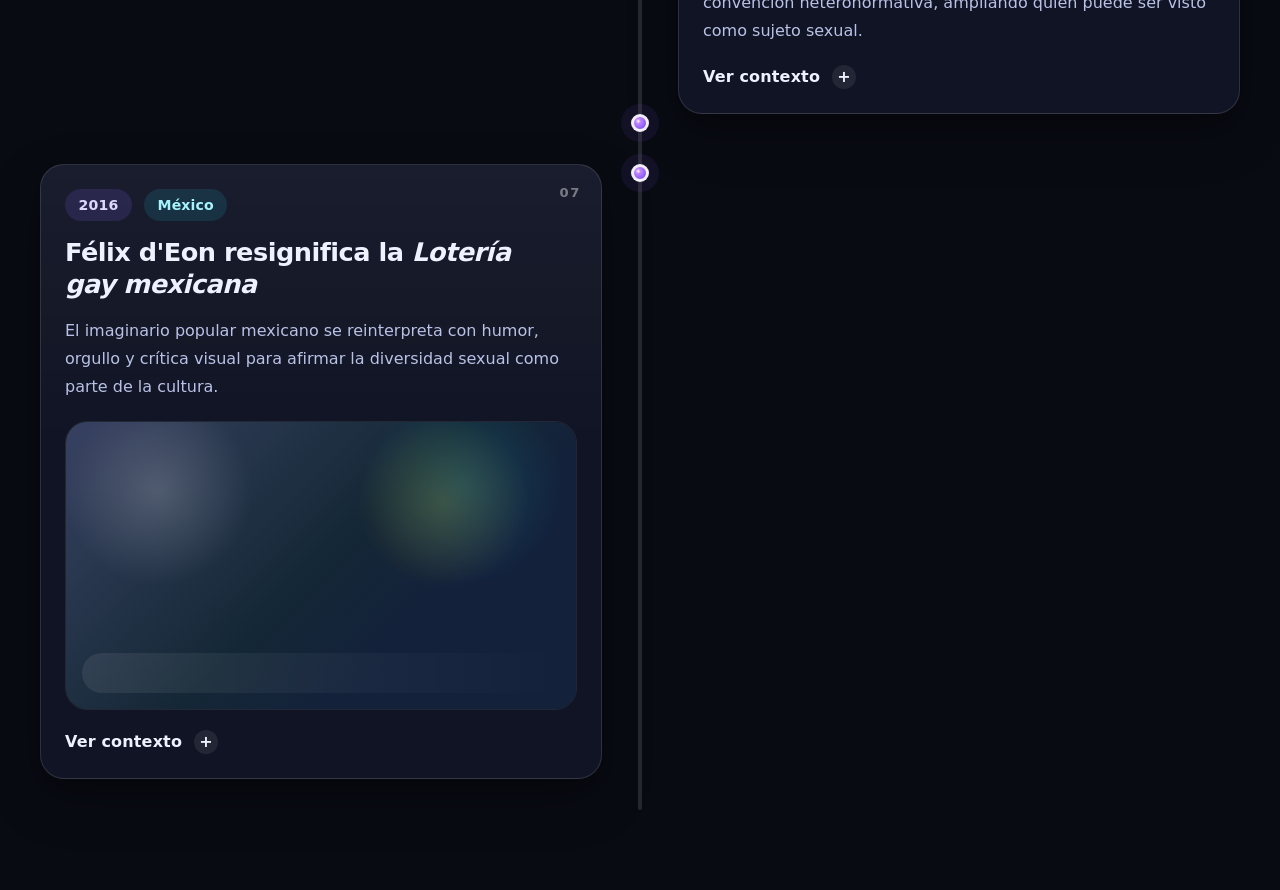
==== commit bcf0b846: "feat: transición de fondo por escena con soporte para imagen personalizada" ====
--- a/timeline.html
+++ b/timeline.html
@@ -12,6 +12,9 @@
 </head>
 
 <body>
+    <!-- Fondo dinámico de escena (se actualiza con JS al cambiar de evento activo) -->
+    <div class="scene-bg" id="sceneBg" aria-hidden="true"></div>
+
     <main class="page">
         <!-- =========================
          Timeline
@@ -47,10 +50,14 @@
                 </div>
 
                 <!-- Lista de eventos -->
+                <!-- data-bg: URL de imagen personalizada por evento (ej: url('fotos/cut-piece.jpg')) -->
+                <!-- Mientras no haya foto, se usa el gradiente de data-bg-fallback             -->
                 <div class="timeline__list" id="timeline-list">
                     <!-- Evento 01 -->
                     <article class="timeline-item timeline-item--left" id="evento-cut-piece"
-                        aria-labelledby="evento-cut-piece-title">
+                        aria-labelledby="evento-cut-piece-title"
+                        data-bg=""
+                        data-bg-fallback="linear-gradient(135deg, #2a1430 0%, #111827 100%)">
                         <div class="timeline-item__content">
                             <div class="timeline-card" tabindex="0">
                                 <span class="timeline-card__index">01</span>
@@ -100,7 +107,9 @@
 
                     <!-- Evento 02 -->
                     <article class="timeline-item timeline-item--right" id="evento-tap-touch"
-                        aria-labelledby="evento-tap-touch-title">
+                        aria-labelledby="evento-tap-touch-title"
+                        data-bg=""
+                        data-bg-fallback="linear-gradient(135deg, #131c2c 0%, #24113d 100%)">
                         <div class="timeline-item__content">
                             <div class="timeline-card" tabindex="0">
                                 <span class="timeline-card__index">02</span>
@@ -146,7 +155,9 @@
 
                     <!-- Evento 03 -->
                     <article class="timeline-item timeline-item--left" id="evento-stonewall"
-                        aria-labelledby="evento-stonewall-title">
+                        aria-labelledby="evento-stonewall-title"
+                        data-bg=""
+                        data-bg-fallback="linear-gradient(135deg, #0d1f3c 0%, #1a0a2e 100%)">
                         <div class="timeline-item__content">
                             <div class="timeline-card" tabindex="0">
                                 <span class="timeline-card__index">03</span>
@@ -196,7 +207,9 @@
 
                     <!-- Evento 04 -->
                     <article class="timeline-item timeline-item--right" id="evento-despatologizacion"
-                        aria-labelledby="evento-despatologizacion-title">
+                        aria-labelledby="evento-despatologizacion-title"
+                        data-bg=""
+                        data-bg-fallback="linear-gradient(135deg, #0f2027 0%, #203a43 50%, #2c5364 100%)">
                         <div class="timeline-item__content">
                             <div class="timeline-card" tabindex="0">
                                 <span class="timeline-card__index">04</span>
@@ -241,7 +254,9 @@
 
                     <!-- Evento 05 -->
                     <article class="timeline-item timeline-item--left" id="evento-interior-scroll"
-                        aria-labelledby="evento-interior-scroll-title">
+                        aria-labelledby="evento-interior-scroll-title"
+                        data-bg=""
+                        data-bg-fallback="linear-gradient(135deg, #35143d 0%, #161a2f 100%)">
                         <div class="timeline-item__content">
                             <div class="timeline-card" tabindex="0">
                                 <span class="timeline-card__index">05</span>
@@ -291,7 +306,9 @@
 
                     <!-- Evento 06 -->
                     <article class="timeline-item timeline-item--right" id="evento-history-of-sex"
-                        aria-labelledby="evento-history-of-sex-title">
+                        aria-labelledby="evento-history-of-sex-title"
+                        data-bg=""
+                        data-bg-fallback="linear-gradient(135deg, #1a1a2e 0%, #16213e 50%, #0f3460 100%)">
                         <div class="timeline-item__content">
                             <div class="timeline-card" tabindex="0">
                                 <span class="timeline-card__index">06</span>
@@ -336,7 +353,9 @@
 
                     <!-- Evento 07 -->
                     <article class="timeline-item timeline-item--left" id="evento-loteria-gay"
-                        aria-labelledby="evento-loteria-gay-title">
+                        aria-labelledby="evento-loteria-gay-title"
+                        data-bg=""
+                        data-bg-fallback="linear-gradient(135deg, #173629 0%, #13213b 100%)">
                         <div class="timeline-item__content">
                             <div class="timeline-card" tabindex="0">
                                 <span class="timeline-card__index">07</span>
@@ -347,7 +366,7 @@
                                 </div>
 
                                 <h2 class="timeline-card__title" id="evento-loteria-gay-title">
-                                    Félix d’Eon resignifica la <em>Lotería gay mexicana</em>
+                                    Félix d'Eon resignifica la <em>Lotería gay mexicana</em>
                                 </h2>
 
                                 <p class="timeline-card__summary">
--- a/timeline.css
+++ b/timeline.css
@@ -61,10 +61,7 @@
     margin: 0;
     min-height: 100vh;
     font-family: var(--font-base);
-    background:
-        radial-gradient(circle at top left, rgba(34, 211, 238, 0.14), transparent 22rem),
-        radial-gradient(circle at top right, rgba(244, 114, 182, 0.12), transparent 22rem),
-        linear-gradient(180deg, #090b13 0%, #0b1020 100%);
+    background: #090b13;
     color: var(--color-text);
 }
 
@@ -84,10 +81,49 @@
 
 .page {
     overflow-x: clip;
-}
-
-/* =========================================================
-   03. Timeline layout
+    position: relative;
+    z-index: 1;
+}
+
+/* =========================================================
+   03. Fondo dinámico de escena
+   - .scene-bg es un div fijo detrás de todo el contenido
+   - JS actualiza su background al cambiar de evento activo
+   - Para agregar una foto: pon la URL en data-bg del article
+     Ej: data-bg="url('fotos/cut-piece.jpg')"
+   - Mientras data-bg esté vacío se usa el gradiente de
+     data-bg-fallback (ya definido en cada article del HTML)
+========================================================= */
+.scene-bg {
+    position: fixed;
+    inset: 0;
+    z-index: 0;
+    background-size: cover;
+    background-position: center center;
+    background-repeat: no-repeat;
+    /* Oscurece la imagen para mantener legibilidad */
+    transition:
+        opacity 700ms cubic-bezier(0.22, 1, 0.36, 1);
+    will-change: opacity;
+}
+
+/* Capa de oscurecimiento encima de la foto/gradiente */
+.scene-bg::after {
+    content: "";
+    position: absolute;
+    inset: 0;
+    background: rgba(5, 7, 18, 0.62);
+    pointer-events: none;
+}
+
+/* Cuando JS aplica la clase .is-transitioning hacemos
+   cross-fade bajando la opacidad a la mitad brevemente */
+.scene-bg.is-transitioning {
+    opacity: 0.25;
+}
+
+/* =========================================================
+   04. Timeline layout
 ========================================================= */
 .timeline {
     position: relative;
@@ -216,8 +252,18 @@
         0 10px 22px var(--color-node-shadow);
 }
 
-/* =========================================================
-   04. Card
+/* Nodo del item activo — se ilumina con color acento */
+.timeline-item.is-scene-active .timeline-item__node {
+    transform: scale(1.35);
+    border-color: var(--color-secondary);
+    box-shadow:
+        0 0 0 8px rgba(34, 211, 238, 0.18),
+        0 0 22px rgba(34, 211, 238, 0.5);
+    animation: none;
+}
+
+/* =========================================================
+   05. Card
 ========================================================= */
 .timeline-card {
     position: relative;
@@ -244,6 +290,15 @@
     border-color: rgba(255, 255, 255, 0.2);
 }
 
+/* Carta del evento activo — borde iluminado */
+.timeline-item.is-scene-active .timeline-card {
+    border-color: rgba(34, 211, 238, 0.45);
+    box-shadow:
+        var(--shadow-card),
+        0 0 0 1px rgba(34, 211, 238, 0.2),
+        0 0 28px rgba(34, 211, 238, 0.08);
+}
+
 .timeline-card:focus-visible {
     outline: 3px solid rgba(34, 211, 238, 0.85);
     outline-offset: 4px;
@@ -420,7 +475,7 @@
 }
 
 /* =========================================================
-   05. Reveal animations
+   06. Reveal animations
 ========================================================= */
 .timeline-item .timeline-item__content {
     opacity: 0;
@@ -445,7 +500,7 @@
 }
 
 /* =========================================================
-   06. Fixed navigation
+   07. Fixed navigation
 ========================================================= */
 .timeline__nav {
     position: fixed;
@@ -545,7 +600,7 @@
 }
 
 /* =========================================================
-   07. Utility
+   08. Utility
 ========================================================= */
 .sr-only {
     position: absolute;
@@ -560,7 +615,7 @@
 }
 
 /* =========================================================
-   08. Responsive
+   09. Responsive
 ========================================================= */
 @media (max-width: 980px) {
     .timeline__nav {
@@ -653,7 +708,7 @@
 }
 
 /* =========================================================
-   09. Reduced motion
+   10. Reduced motion
 ========================================================= */
 @media (prefers-reduced-motion: reduce) {
     html {
@@ -676,10 +731,14 @@
     .timeline-item__node {
         animation: none;
     }
-}
-
-/* =========================================================
-   10. Keyframes
+
+    .scene-bg {
+        transition: none;
+    }
+}
+
+/* =========================================================
+   11. Keyframes
 ========================================================= */
 @keyframes nodePulse {
 
